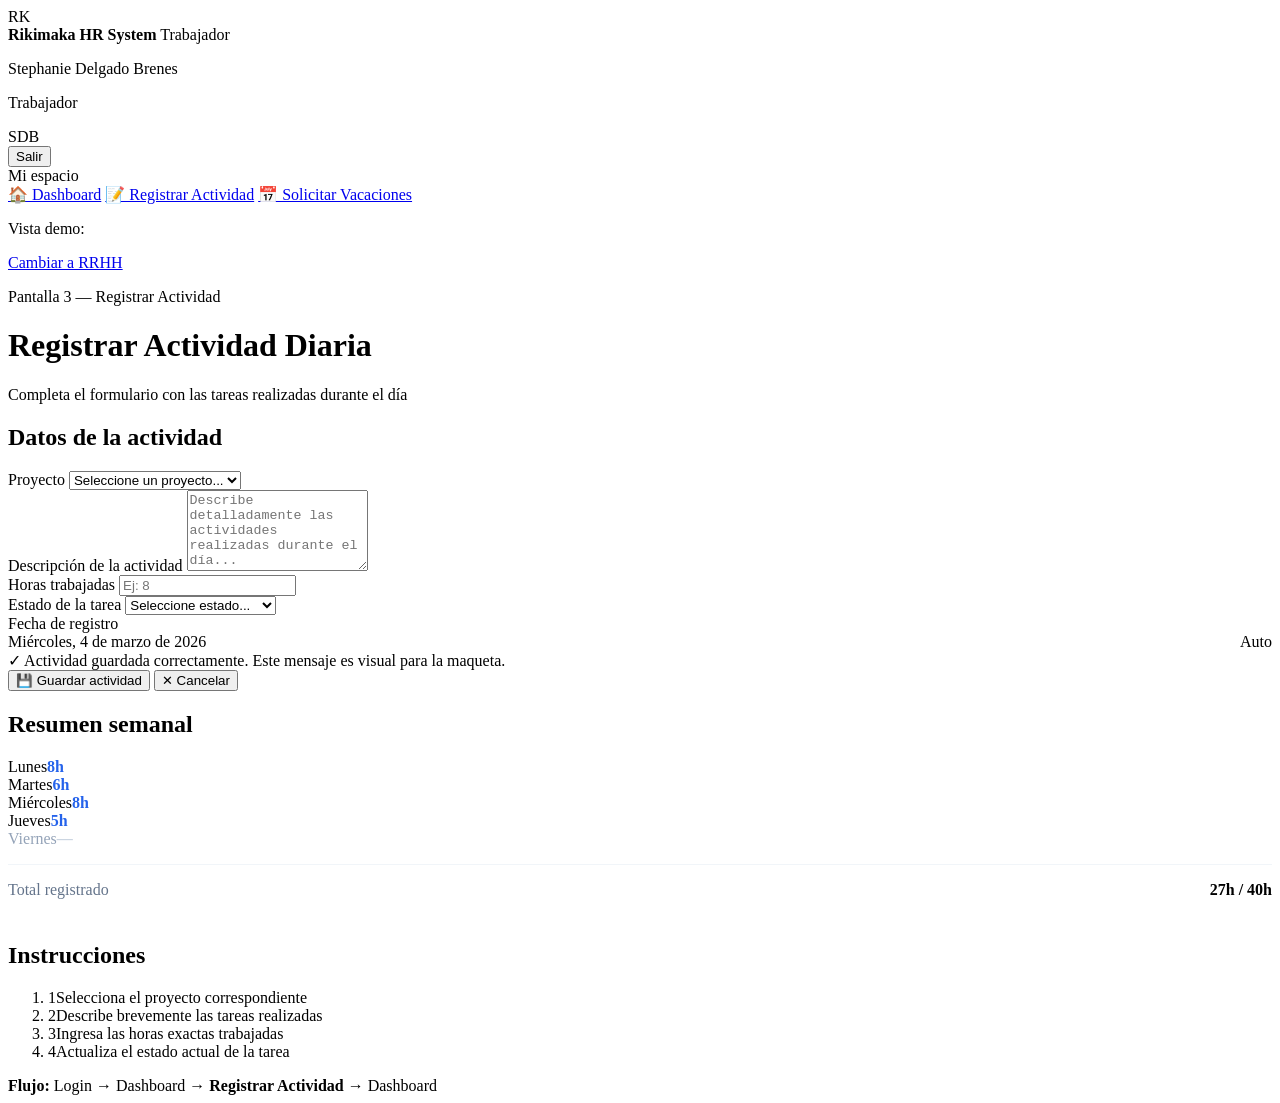
==== docs/proyecto-gestion-humana/src/actividad.html @ f2155cc7 "Add files via upload" ====
<!DOCTYPE html>
<html lang="es">
<head>
  <meta charset="UTF-8">
  <meta name="viewport" content="width=device-width, initial-scale=1.0">
  <title>Registrar Actividad</title>
  <link rel="stylesheet" href="./css/styles1.css">
</head>
<body>
  <div class="app">
    <header class="topbar">
      <div class="topbar-left">
        <div class="brand-logo">RK</div>
        <div class="topbar-title">
          <strong>Rikimaka HR System</strong>
          <span class="role-pill">Trabajador</span>
        </div>
      </div>

      <div class="topbar-right">
        <div class="user-info">
          <p>Stephanie Delgado Brenes</p>
          <p>Trabajador</p>
        </div>
        <div class="avatar">SDB</div>
        <a href="index.html"><button class="btn logout-btn">Salir</button></a>
      </div>
    </header>

    <div class="main-layout">
      <aside class="sidebar">
        <div class="sidebar-label">Mi espacio</div>

        <nav class="sidebar-nav">
          <a href="dashboard.html">🏠 Dashboard</a>
          <a href="actividad.html" class="active">📝 Registrar Actividad</a>
          <a href="vacaciones.html">📅 Solicitar Vacaciones</a>
        </nav>

        <div class="sidebar-footer">
          <p>Vista demo:</p>
          <a href="rrhh.html">Cambiar a RRHH</a>
        </div>
      </aside>

      <main class="content">
        <div class="page-header">
          <p class="screen-label">Pantalla 3 — Registrar Actividad</p>
          <h1>Registrar Actividad Diaria</h1>
          <p>Completa el formulario con las tareas realizadas durante el día</p>
        </div>

        <div class="grid-main-sidebar">
          <div class="card panel">
            <h2 class="section-title">Datos de la actividad</h2>

            <div class="form-grid">
              <div class="field">
                <label>Proyecto</label>
                <select>
                  <option>Seleccione un proyecto...</option>
                  <option>Proyecto Alpha</option>
                  <option>Proyecto Beta</option>
                  <option>Proyecto Gamma</option>
                  <option>Interno / Administrativo</option>
                </select>
              </div>

              <div class="field">
                <label>Descripción de la actividad</label>
                <textarea rows="5" placeholder="Describe detalladamente las actividades realizadas durante el día..."></textarea>
              </div>

              <div class="grid-2">
                <div class="field">
                  <label>Horas trabajadas</label>
                  <input type="number" placeholder="Ej: 8">
                </div>

                <div class="field">
                  <label>Estado de la tarea</label>
                  <select>
                    <option>Seleccione estado...</option>
                    <option>En progreso</option>
                    <option>Completado</option>
                    <option>Bloqueado</option>
                    <option>Pendiente de revisión</option>
                  </select>
                </div>
              </div>

              <div class="field">
                <label>Fecha de registro</label>
                <div class="info-box info-muted" style="display:flex;justify-content:space-between;align-items:center;">
                  <span>Miércoles, 4 de marzo de 2026</span>
                  <span class="role-pill">Auto</span>
                </div>
              </div>

              <div class="info-box info-success">
                ✓ Actividad guardada correctamente. Este mensaje es visual para la maqueta.
              </div>

              <div class="form-actions">
                <a href="dashboard.html"><button class="btn btn-primary">💾 Guardar actividad</button></a>
                <a href="dashboard.html"><button class="btn btn-secondary">✕ Cancelar</button></a>
              </div>
            </div>
          </div>

          <div style="display:flex;flex-direction:column;gap:24px;">
            <div class="card panel">
              <h2 class="section-title">Resumen semanal</h2>

              <div class="side-list">
                <div class="side-row"><span class="dot" style="background:#22C55E;"></span><span style="flex:1;">Lunes</span><strong style="color:#2563EB;">8h</strong></div>
                <div class="side-row"><span class="dot" style="background:#22C55E;"></span><span style="flex:1;">Martes</span><strong style="color:#2563EB;">6h</strong></div>
                <div class="side-row"><span class="dot" style="background:#22C55E;"></span><span style="flex:1;">Miércoles</span><strong style="color:#2563EB;">8h</strong></div>
                <div class="side-row"><span class="dot" style="background:#22C55E;"></span><span style="flex:1;">Jueves</span><strong style="color:#2563EB;">5h</strong></div>
                <div class="side-row"><span class="dot" style="background:#E2E8F0;"></span><span style="flex:1;color:#94A3B8;">Viernes</span><strong style="color:#CBD5E1;">—</strong></div>
              </div>

              <div style="margin-top:16px;padding-top:16px;border-top:1px solid #F1F5F9;display:flex;justify-content:space-between;">
                <span style="color:#64748B;">Total registrado</span>
                <strong>27h / 40h</strong>
              </div>

              <div class="mini-progress">
                <div style="width:67.5%;"></div>
              </div>
            </div>

            <div class="card panel">
              <h2 class="section-title">Instrucciones</h2>
              <ol class="instructions">
                <li><span class="step-number">1</span><span>Selecciona el proyecto correspondiente</span></li>
                <li><span class="step-number">2</span><span>Describe brevemente las tareas realizadas</span></li>
                <li><span class="step-number">3</span><span>Ingresa las horas exactas trabajadas</span></li>
                <li><span class="step-number">4</span><span>Actualiza el estado actual de la tarea</span></li>
              </ol>
            </div>
          </div>
        </div>

        <div class="nav-flow">
          <strong>Flujo:</strong> Login → Dashboard → <strong>Registrar Actividad</strong> → Dashboard
        </div>
      </main>
    </div>
  </div>
</body>
</html>
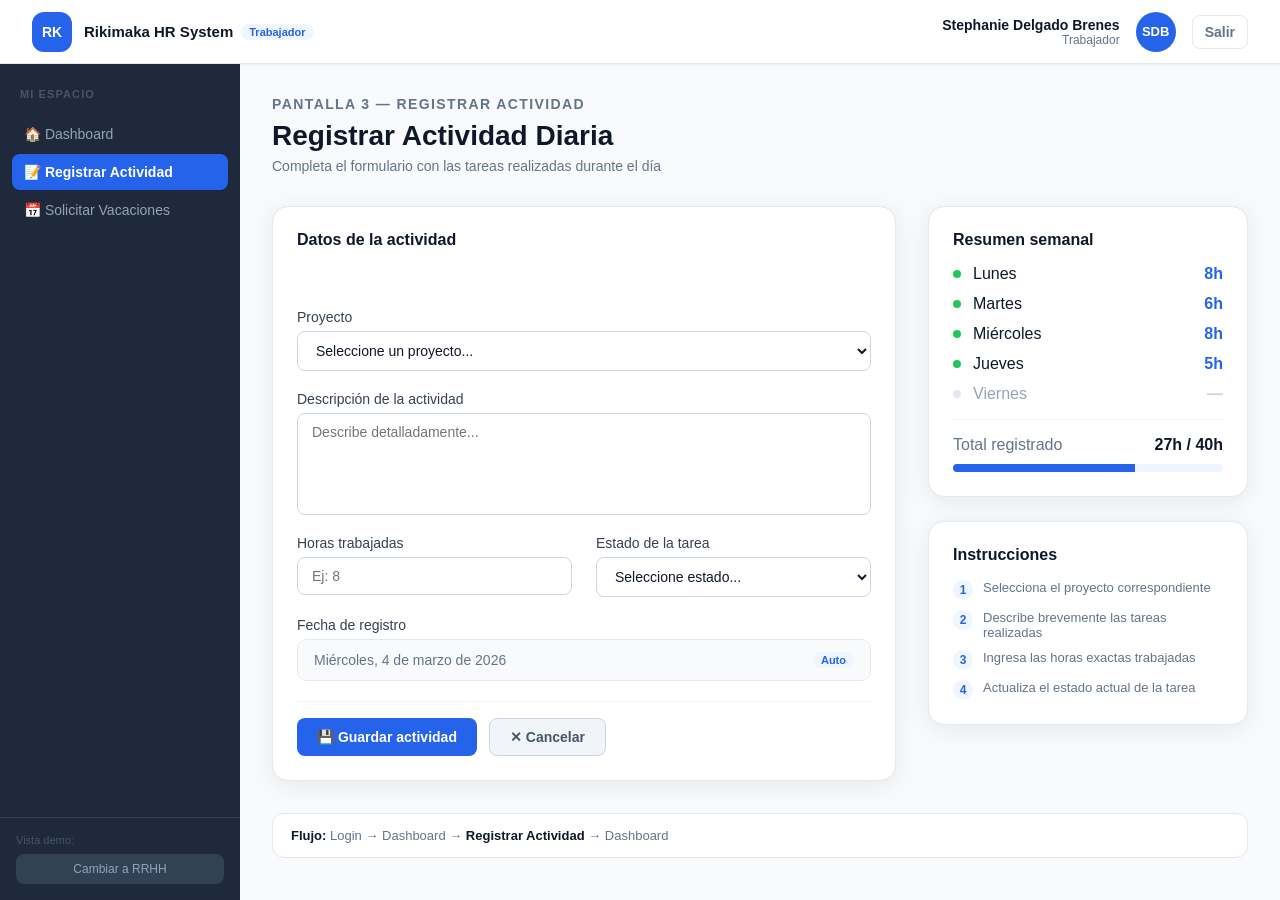
==== commit b758dc97: "Arreglos funcionales" ====
--- a/docs/proyecto-gestion-humana/src/actividad.html
+++ b/docs/proyecto-gestion-humana/src/actividad.html
@@ -4,7 +4,7 @@
   <meta charset="UTF-8">
   <meta name="viewport" content="width=device-width, initial-scale=1.0">
   <title>Registrar Actividad</title>
-  <link rel="stylesheet" href="./css/styles1.css">
+  <link rel="stylesheet" href="../css/css/styles1.css">
 </head>
 <body>
   <div class="app">
@@ -55,39 +55,39 @@
             <h2 class="section-title">Datos de la actividad</h2>
 
             <div class="form-grid">
-              <div class="field">
-                <label>Proyecto</label>
-                <select>
-                  <option>Seleccione un proyecto...</option>
-                  <option>Proyecto Alpha</option>
-                  <option>Proyecto Beta</option>
-                  <option>Proyecto Gamma</option>
-                  <option>Interno / Administrativo</option>
-                </select>
-              </div>
+              <div id="listaActividades" style="margin-top: 24px;"></div>
+  <div class="field">
+    <label>Proyecto</label>
+    <select id="actividadProyecto">
+      <option value="">Seleccione un proyecto...</option>
+      <option>Proyecto Alpha</option>
+      <option>Proyecto Beta</option>
+      <option>Proyecto Gamma</option>
+      <option>Interno / Administrativo</option>
+    </select>
+  </div>
 
-              <div class="field">
-                <label>Descripción de la actividad</label>
-                <textarea rows="5" placeholder="Describe detalladamente las actividades realizadas durante el día..."></textarea>
-              </div>
+  <div class="field">
+    <label>Descripción de la actividad</label>
+    <textarea id="actividadDescripcion" rows="5" placeholder="Describe detalladamente..."></textarea>
+  </div>
 
-              <div class="grid-2">
-                <div class="field">
-                  <label>Horas trabajadas</label>
-                  <input type="number" placeholder="Ej: 8">
-                </div>
-
-                <div class="field">
-                  <label>Estado de la tarea</label>
-                  <select>
-                    <option>Seleccione estado...</option>
-                    <option>En progreso</option>
-                    <option>Completado</option>
-                    <option>Bloqueado</option>
-                    <option>Pendiente de revisión</option>
-                  </select>
-                </div>
-              </div>
+  <div class="grid-2">
+    <div class="field">
+      <label>Horas trabajadas</label>
+      <input type="number" id="actividadHoras" placeholder="Ej: 8">
+    </div>
+    <div class="field">
+      <label>Estado de la tarea</label>
+      <select id="actividadEstado">
+        <option value="">Seleccione estado...</option>
+        <option>En progreso</option>
+        <option>Completado</option>
+        <option>Bloqueado</option>
+        <option>Pendiente de revisión</option>
+      </select>
+    </div>
+  </div>
 
               <div class="field">
                 <label>Fecha de registro</label>
@@ -97,15 +97,13 @@
                 </div>
               </div>
 
-              <div class="info-box info-success">
-                ✓ Actividad guardada correctamente. Este mensaje es visual para la maqueta.
-              </div>
+              <div id="actividadMessage" class="info-box info-success" style="display:none;"></div>
 
               <div class="form-actions">
-                <a href="dashboard.html"><button class="btn btn-primary">💾 Guardar actividad</button></a>
-                <a href="dashboard.html"><button class="btn btn-secondary">✕ Cancelar</button></a>
-              </div>
-            </div>
+    <button id="guardarActividadBtn" class="btn btn-primary">💾 Guardar actividad</button>
+    <a href="dashboard.html"><button class="btn btn-secondary" type="button">✕ Cancelar</button></a>
+  </div>
+</div>
           </div>
 
           <div style="display:flex;flex-direction:column;gap:24px;">
@@ -148,5 +146,6 @@
       </main>
     </div>
   </div>
+  <script src="../js/app.js"></script>
 </body>
 </html>
--- a/docs/proyecto-gestion-humana/css/css/styles1.css
+++ b/docs/proyecto-gestion-humana/css/css/styles1.css
@@ -0,0 +1,1061 @@
+:root {
+  --primary: #2563EB;
+  --primary-hover: #1D4ED8;
+  --sidebar: #1E293B;
+  --sidebar-hover: #334155;
+  --background: #F8FAFC;
+  --card: #FFFFFF;
+  --text: #0F172A;
+  --muted: #64748B;
+  --muted-2: #94A3B8;
+  --border: #E2E8F0;
+  --soft-blue: #EFF6FF;
+  --soft-green: #F0FDF4;
+  --soft-yellow: #FFFBEB;
+  --success: #22C55E;
+  --warning: #F59E0B;
+  --danger: #EF4444;
+}
+
+* {
+  margin: 0;
+  padding: 0;
+  box-sizing: border-box;
+  font-family: Inter, Arial, sans-serif;
+}
+
+body {
+  background: var(--background);
+  color: var(--text);
+}
+
+a {
+  text-decoration: none;
+}
+
+button {
+  font-family: inherit;
+}
+
+.page {
+  min-height: 100vh;
+}
+
+/* LOGIN */
+.login-page {
+  min-height: 100vh;
+  display: flex;
+  background: var(--background);
+}
+
+.login-left {
+  width: 42%;
+  background: var(--sidebar);
+  padding: 48px;
+  display: flex;
+  flex-direction: column;
+  justify-content: space-between;
+}
+
+.brand-row {
+  display: flex;
+  align-items: center;
+  gap: 12px;
+}
+
+.brand-logo {
+  width: 40px;
+  height: 40px;
+  border-radius: 12px;
+  background: var(--primary);
+  color: #fff;
+  display: flex;
+  align-items: center;
+  justify-content: center;
+  font-weight: 700;
+  font-size: 14px;
+}
+
+.brand-text {
+  color: #fff;
+  font-weight: 700;
+  font-size: 17px;
+}
+
+.login-hero h2 {
+  color: #fff;
+  font-size: 30px;
+  line-height: 1.35;
+  margin-bottom: 16px;
+}
+
+.login-hero p {
+  color: var(--muted-2);
+  font-size: 14px;
+  line-height: 1.7;
+  margin-bottom: 32px;
+}
+
+.feature-list {
+  display: flex;
+  flex-direction: column;
+  gap: 12px;
+}
+
+.feature-item {
+  display: flex;
+  align-items: center;
+  gap: 12px;
+  color: #CBD5E1;
+  font-size: 14px;
+}
+
+.feature-check {
+  width: 18px;
+  height: 18px;
+  border-radius: 50%;
+  background: var(--success);
+  color: white;
+  font-size: 12px;
+  display: flex;
+  align-items: center;
+  justify-content: center;
+  flex-shrink: 0;
+}
+
+.login-footer {
+  color: #475569;
+  font-size: 12px;
+}
+
+.login-right {
+  flex: 1;
+  display: flex;
+  align-items: center;
+  justify-content: center;
+  padding: 48px;
+}
+
+.login-card-wrap {
+  width: 100%;
+  max-width: 420px;
+}
+
+.screen-label {
+  font-size: 11px;
+  font-weight: 700;
+  letter-spacing: 0.1em;
+  text-transform: uppercase;
+  color: var(--muted-2);
+  margin-bottom: 24px;
+}
+
+.card {
+  background: var(--card);
+  border: 1px solid var(--border);
+  border-radius: 16px;
+  box-shadow: 0 4px 24px rgba(0, 0, 0, 0.08);
+}
+
+.login-card {
+  padding: 40px;
+}
+
+.login-card h1 {
+  font-size: 24px;
+  margin-bottom: 6px;
+}
+
+.login-card .subtext {
+  color: var(--muted);
+  font-size: 14px;
+  margin-bottom: 32px;
+}
+
+.form-grid {
+  display: flex;
+  flex-direction: column;
+  gap: 20px;
+}
+
+.field {
+  display: flex;
+  flex-direction: column;
+  gap: 6px;
+}
+
+.field label {
+  font-size: 14px;
+  font-weight: 500;
+  color: #374151;
+}
+
+.input-icon {
+  position: relative;
+}
+
+.input-icon span {
+  position: absolute;
+  left: 12px;
+  top: 50%;
+  transform: translateY(-50%);
+  color: var(--muted-2);
+  font-size: 14px;
+}
+
+input,
+select,
+textarea {
+  width: 100%;
+  border: 1px solid #CBD5E1;
+  border-radius: 8px;
+  padding: 10px 14px;
+  font-size: 14px;
+  color: var(--text);
+  background: #fff;
+  outline: none;
+}
+
+.input-icon input {
+  padding-left: 40px;
+}
+
+textarea {
+  resize: none;
+}
+
+.forgot {
+  text-align: right;
+  margin-top: -8px;
+}
+
+.forgot a {
+  color: var(--primary);
+  font-size: 13px;
+  font-weight: 500;
+}
+
+.btn {
+  display: inline-flex;
+  align-items: center;
+  justify-content: center;
+  gap: 8px;
+  border: none;
+  border-radius: 8px;
+  padding: 10px 20px;
+  cursor: pointer;
+  font-size: 14px;
+  font-weight: 600;
+  transition: 0.15s ease;
+}
+
+.btn-primary {
+  background: var(--primary);
+  color: white;
+}
+
+.btn-primary:hover {
+  background: var(--primary-hover);
+}
+
+.btn-secondary {
+  background: #F1F5F9;
+  color: #475569;
+  border: 1px solid #CBD5E1;
+}
+
+.btn-success {
+  background: var(--success);
+  color: white;
+}
+
+.btn-danger {
+  background: var(--danger);
+  color: white;
+}
+
+.btn-full {
+  width: 100%;
+}
+
+.login-actions {
+  display: flex;
+  flex-direction: column;
+  gap: 14px;
+  margin-top: 8px;
+}
+
+.demo-access {
+  margin-top: 20px;
+  padding: 16px;
+  background: #F8FAFC;
+  border: 1px solid var(--border);
+  border-radius: 12px;
+}
+
+.demo-access p {
+  font-size: 13px;
+  color: var(--muted);
+  margin-bottom: 10px;
+}
+
+.demo-links {
+  display: flex;
+  gap: 10px;
+  flex-wrap: wrap;
+}
+
+/* APP LAYOUT */
+.app {
+  min-height: 100vh;
+  display: flex;
+  flex-direction: column;
+}
+
+.topbar {
+  height: 64px;
+  background: #FFFFFF;
+  border-bottom: 1px solid var(--border);
+  box-shadow: 0 1px 3px rgba(0,0,0,0.06);
+  display: flex;
+  align-items: center;
+  justify-content: space-between;
+  padding: 0 32px;
+  flex-shrink: 0;
+}
+
+.topbar-left {
+  display: flex;
+  align-items: center;
+  gap: 12px;
+}
+
+.topbar-title {
+  display: flex;
+  align-items: center;
+  gap: 8px;
+}
+
+.topbar-title strong {
+  font-size: 15px;
+}
+
+.role-pill {
+  font-size: 11px;
+  font-weight: 600;
+  padding: 2px 8px;
+  border-radius: 999px;
+  background: var(--soft-blue);
+  color: var(--primary);
+}
+
+.topbar-right {
+  display: flex;
+  align-items: center;
+  gap: 16px;
+}
+
+.user-info {
+  text-align: right;
+}
+
+.user-info p:first-child {
+  font-size: 14px;
+  font-weight: 600;
+}
+
+.user-info p:last-child {
+  font-size: 12px;
+  color: var(--muted);
+}
+
+.avatar {
+  width: 40px;
+  height: 40px;
+  border-radius: 50%;
+  background: var(--primary);
+  color: white;
+  display: flex;
+  align-items: center;
+  justify-content: center;
+  font-weight: 700;
+  font-size: 13px;
+}
+
+.logout-btn {
+  border: 1px solid var(--border);
+  background: transparent;
+  color: var(--muted);
+  padding: 8px 12px;
+  border-radius: 8px;
+}
+
+.main-layout {
+  display: flex;
+  flex: 1;
+}
+
+.sidebar {
+  width: 240px;
+  background: var(--sidebar);
+  min-height: calc(100vh - 64px);
+  display: flex;
+  flex-direction: column;
+}
+
+.sidebar-label {
+  padding: 24px 20px 8px;
+  font-size: 11px;
+  font-weight: 700;
+  letter-spacing: 0.1em;
+  text-transform: uppercase;
+  color: #475569;
+}
+
+.sidebar-nav {
+  display: flex;
+  flex-direction: column;
+  gap: 2px;
+  padding: 8px 12px;
+  flex: 1;
+}
+
+.sidebar-nav a {
+  display: flex;
+  align-items: center;
+  gap: 12px;
+  padding: 10px 12px;
+  border-radius: 8px;
+  color: #94A3B8;
+  font-size: 14px;
+}
+
+.sidebar-nav a:hover {
+  background: var(--sidebar-hover);
+}
+
+.sidebar-nav a.active {
+  background: var(--primary);
+  color: white;
+  font-weight: 600;
+}
+
+.sidebar-footer {
+  padding: 16px;
+  border-top: 1px solid #334155;
+}
+
+.sidebar-footer p {
+  font-size: 11px;
+  color: #475569;
+  margin-bottom: 8px;
+}
+
+.sidebar-footer a {
+  display: block;
+  text-align: center;
+  padding: 8px 12px;
+  border-radius: 8px;
+  font-size: 12px;
+  color: #94A3B8;
+  background: #334155;
+}
+
+.sidebar-footer a:hover {
+  background: #475569;
+}
+
+.content {
+  flex: 1;
+  padding: 32px;
+}
+
+.page-header {
+  margin-bottom: 32px;
+}
+
+.page-header .screen-label {
+  margin-bottom: 8px;
+}
+
+.page-header h1 {
+  font-size: 28px;
+  margin-bottom: 6px;
+}
+
+.page-header p {
+  color: var(--muted);
+  font-size: 14px;
+}
+
+.grid-3,
+.grid-4,
+.grid-2 {
+  display: grid;
+  gap: 24px;
+}
+
+.grid-3 {
+  grid-template-columns: repeat(3, 1fr);
+}
+
+.grid-4 {
+  grid-template-columns: repeat(4, 1fr);
+}
+
+.grid-2 {
+  grid-template-columns: 1fr 1fr;
+}
+
+.grid-main-sidebar {
+  display: grid;
+  grid-template-columns: 1fr 320px;
+  gap: 32px;
+  max-width: 1100px;
+}
+
+.metric-card {
+  padding: 24px;
+}
+
+.metric-head {
+  display: flex;
+  justify-content: space-between;
+  align-items: flex-start;
+  gap: 16px;
+}
+
+.metric-card .label {
+  font-size: 14px;
+  color: var(--muted);
+  margin-bottom: 8px;
+}
+
+.metric-card .value {
+  font-size: 32px;
+  font-weight: 700;
+  margin-bottom: 4px;
+}
+
+.metric-card .sub {
+  font-size: 12px;
+  color: var(--muted-2);
+}
+
+.metric-icon {
+  width: 44px;
+  height: 44px;
+  border-radius: 12px;
+  display: flex;
+  align-items: center;
+  justify-content: center;
+  font-size: 20px;
+  flex-shrink: 0;
+}
+
+.section-title {
+  font-size: 16px;
+  font-weight: 600;
+  margin-bottom: 16px;
+}
+
+.panel {
+  padding: 24px;
+}
+
+.progress-wrap {
+  margin-bottom: 32px;
+}
+
+.progress-top {
+  display: flex;
+  justify-content: space-between;
+  margin-bottom: 12px;
+}
+
+.progress-top p {
+  font-size: 14px;
+}
+
+.progress-top strong {
+  color: var(--primary);
+}
+
+.progress-bar {
+  width: 100%;
+  height: 12px;
+  border-radius: 999px;
+  background: var(--soft-blue);
+  overflow: hidden;
+}
+
+.progress-fill {
+  height: 100%;
+  border-radius: 999px;
+  background: var(--primary);
+}
+
+.progress-dates {
+  display: flex;
+  justify-content: space-between;
+  margin-top: 8px;
+  font-size: 12px;
+  color: var(--muted-2);
+}
+
+.quick-card {
+  border-radius: 12px;
+  padding: 24px;
+  text-align: left;
+  cursor: pointer;
+  background: #FFFFFF;
+  border: 2px solid var(--border);
+  box-shadow: 0 1px 3px rgba(0,0,0,0.06);
+  display: block;
+  color: var(--text);
+}
+
+.quick-card:hover {
+  box-shadow: 0 4px 20px rgba(37,99,235,0.12);
+  border-color: var(--primary);
+}
+
+.quick-icon {
+  width: 48px;
+  height: 48px;
+  border-radius: 12px;
+  display: flex;
+  align-items: center;
+  justify-content: center;
+  margin-bottom: 16px;
+  font-size: 22px;
+}
+
+.quick-card h3 {
+  font-size: 16px;
+  margin-bottom: 6px;
+}
+
+.quick-card p {
+  font-size: 14px;
+  color: var(--muted);
+  line-height: 1.5;
+  margin-bottom: 16px;
+}
+
+.quick-link {
+  font-size: 14px;
+  font-weight: 600;
+}
+
+.table-wrap {
+  border-radius: 10px;
+  overflow: hidden;
+  border: 1px solid var(--border);
+}
+
+table {
+  width: 100%;
+  border-collapse: collapse;
+  font-size: 14px;
+}
+
+thead tr {
+  background: #F8FAFC;
+  border-bottom: 1px solid var(--border);
+}
+
+th {
+  text-align: left;
+  padding: 12px 16px;
+  font-size: 11px;
+  font-weight: 700;
+  text-transform: uppercase;
+  letter-spacing: 0.05em;
+  color: var(--muted);
+}
+
+td {
+  padding: 12px 16px;
+  border-bottom: 1px solid #F1F5F9;
+}
+
+tbody tr:hover {
+  background: #F8FAFC;
+}
+
+.badge {
+  display: inline-block;
+  padding: 4px 10px;
+  border-radius: 999px;
+  font-size: 12px;
+  font-weight: 600;
+}
+
+.badge-pendiente {
+  background: #FEF3C7;
+  color: #B45309;
+}
+
+.badge-aprobado {
+  background: #DCFCE7;
+  color: #15803D;
+}
+
+.badge-rechazado {
+  background: #FEE2E2;
+  color: #B91C1C;
+}
+
+.badge-enprogreso {
+  background: #DBEAFE;
+  color: #1D4ED8;
+}
+
+.info-box {
+  padding: 12px 16px;
+  border-radius: 10px;
+  font-size: 14px;
+}
+
+.info-success {
+  background: var(--soft-green);
+  border: 1px solid #BBF7D0;
+  color: #15803D;
+}
+
+.info-muted {
+  background: #F8FAFC;
+  border: 1px solid var(--border);
+  color: var(--muted);
+}
+
+.form-actions {
+  display: flex;
+  gap: 12px;
+  padding-top: 16px;
+  border-top: 1px solid #F1F5F9;
+}
+
+.side-list {
+  display: flex;
+  flex-direction: column;
+  gap: 12px;
+}
+
+.side-row {
+  display: flex;
+  align-items: center;
+  gap: 12px;
+}
+
+.dot {
+  width: 8px;
+  height: 8px;
+  border-radius: 50%;
+  flex-shrink: 0;
+}
+
+.mini-progress {
+  margin-top: 10px;
+  height: 8px;
+  border-radius: 999px;
+  background: var(--soft-blue);
+  overflow: hidden;
+}
+
+.mini-progress div {
+  height: 100%;
+  background: var(--primary);
+}
+
+.instructions {
+  list-style: none;
+  display: flex;
+  flex-direction: column;
+  gap: 10px;
+}
+
+.instructions li {
+  display: flex;
+  align-items: flex-start;
+  gap: 10px;
+  font-size: 13px;
+  color: var(--muted);
+}
+
+.step-number {
+  width: 20px;
+  height: 20px;
+  border-radius: 50%;
+  background: var(--soft-blue);
+  color: var(--primary);
+  display: flex;
+  align-items: center;
+  justify-content: center;
+  font-size: 12px;
+  font-weight: 700;
+  flex-shrink: 0;
+}
+
+.calendar-box {
+  padding: 24px;
+}
+
+.calendar-header {
+  display: flex;
+  justify-content: space-between;
+  align-items: center;
+  margin-bottom: 18px;
+}
+
+.calendar-header h3 {
+  font-size: 16px;
+}
+
+.calendar-nav {
+  display: flex;
+  gap: 8px;
+}
+
+.calendar-nav button {
+  width: 34px;
+  height: 34px;
+  border-radius: 8px;
+  border: 1px solid var(--border);
+  background: white;
+  cursor: pointer;
+}
+
+.calendar-grid {
+  display: grid;
+  grid-template-columns: repeat(7, 1fr);
+  gap: 10px;
+}
+
+.day-head {
+  text-align: center;
+  font-size: 12px;
+  font-weight: 700;
+  color: var(--muted);
+  padding-bottom: 6px;
+}
+
+.day-cell,
+.day-empty {
+  aspect-ratio: 1 / 1;
+  border-radius: 12px;
+  display: flex;
+  align-items: center;
+  justify-content: center;
+  font-size: 14px;
+}
+
+.day-empty {
+  background: transparent;
+}
+
+.day-cell {
+  border: 1px solid var(--border);
+  background: white;
+}
+
+.day-weekend {
+  background: #F8FAFC;
+  color: #CBD5E1;
+}
+
+.day-selected {
+  background: var(--primary);
+  color: white;
+  border-color: var(--primary);
+}
+
+.legend {
+  display: flex;
+  gap: 16px;
+  margin-top: 18px;
+  flex-wrap: wrap;
+}
+
+.legend-item {
+  display: flex;
+  align-items: center;
+  gap: 8px;
+  font-size: 12px;
+  color: var(--muted);
+}
+
+.legend-box {
+  width: 14px;
+  height: 14px;
+  border-radius: 4px;
+  border: 1px solid var(--border);
+  background: white;
+}
+
+.legend-selected {
+  background: var(--primary);
+  border-color: var(--primary);
+}
+
+.legend-weekend {
+  background: #F8FAFC;
+}
+
+.person-row {
+  display: flex;
+  align-items: center;
+  gap: 12px;
+}
+
+.person-avatar {
+  width: 34px;
+  height: 34px;
+  border-radius: 50%;
+  background: var(--soft-blue);
+  color: var(--primary);
+  display: flex;
+  align-items: center;
+  justify-content: center;
+  font-weight: 700;
+  font-size: 12px;
+  flex-shrink: 0;
+}
+
+.request-card {
+  display: flex;
+  align-items: center;
+  justify-content: space-between;
+  padding: 14px 16px;
+  border-radius: 10px;
+  background: #F8FAFC;
+  border: 1px solid var(--border);
+}
+
+.request-left {
+  display: flex;
+  align-items: center;
+  gap: 12px;
+}
+
+.request-right {
+  display: flex;
+  align-items: center;
+  gap: 12px;
+}
+
+.feed-list {
+  display: flex;
+  flex-direction: column;
+  gap: 16px;
+}
+
+.feed-item {
+  display: flex;
+  gap: 12px;
+}
+
+.feed-item p {
+  font-size: 13px;
+  color: #374151;
+  line-height: 1.5;
+}
+
+.feed-item small {
+  color: var(--muted-2);
+  font-size: 11px;
+}
+
+.workload-list {
+  display: flex;
+  flex-direction: column;
+  gap: 10px;
+}
+
+.workload-row {
+  display: flex;
+  align-items: center;
+  gap: 10px;
+}
+
+.workload-row span:first-child {
+  width: 40px;
+  font-size: 12px;
+  color: var(--muted);
+  flex-shrink: 0;
+}
+
+.workload-track {
+  flex: 1;
+  height: 8px;
+  border-radius: 999px;
+  background: #F1F5F9;
+  overflow: hidden;
+}
+
+.workload-fill {
+  height: 100%;
+  border-radius: 999px;
+}
+
+.workload-row span:last-child {
+  width: 32px;
+  text-align: right;
+  font-size: 12px;
+  color: var(--muted-2);
+}
+
+.nav-flow {
+  margin-top: 32px;
+  padding: 14px 18px;
+  border-radius: 12px;
+  background: #FFFFFF;
+  border: 1px solid var(--border);
+  color: var(--muted);
+  font-size: 13px;
+}
+
+.nav-flow strong {
+  color: var(--text);
+}
+
+/* responsive */
+@media (max-width: 1100px) {
+  .grid-3,
+  .grid-4,
+  .grid-2,
+  .grid-main-sidebar {
+    grid-template-columns: 1fr;
+  }
+
+  .login-page {
+    flex-direction: column;
+  }
+
+  .login-left {
+    width: 100%;
+  }
+}
+
+@media (max-width: 860px) {
+  .main-layout {
+    flex-direction: column;
+  }
+
+  .sidebar {
+    width: 100%;
+    min-height: auto;
+  }
+
+  .content {
+    padding: 20px;
+  }
+
+  .topbar {
+    padding: 12px 20px;
+    height: auto;
+    flex-wrap: wrap;
+    gap: 12px;
+  }
+}
